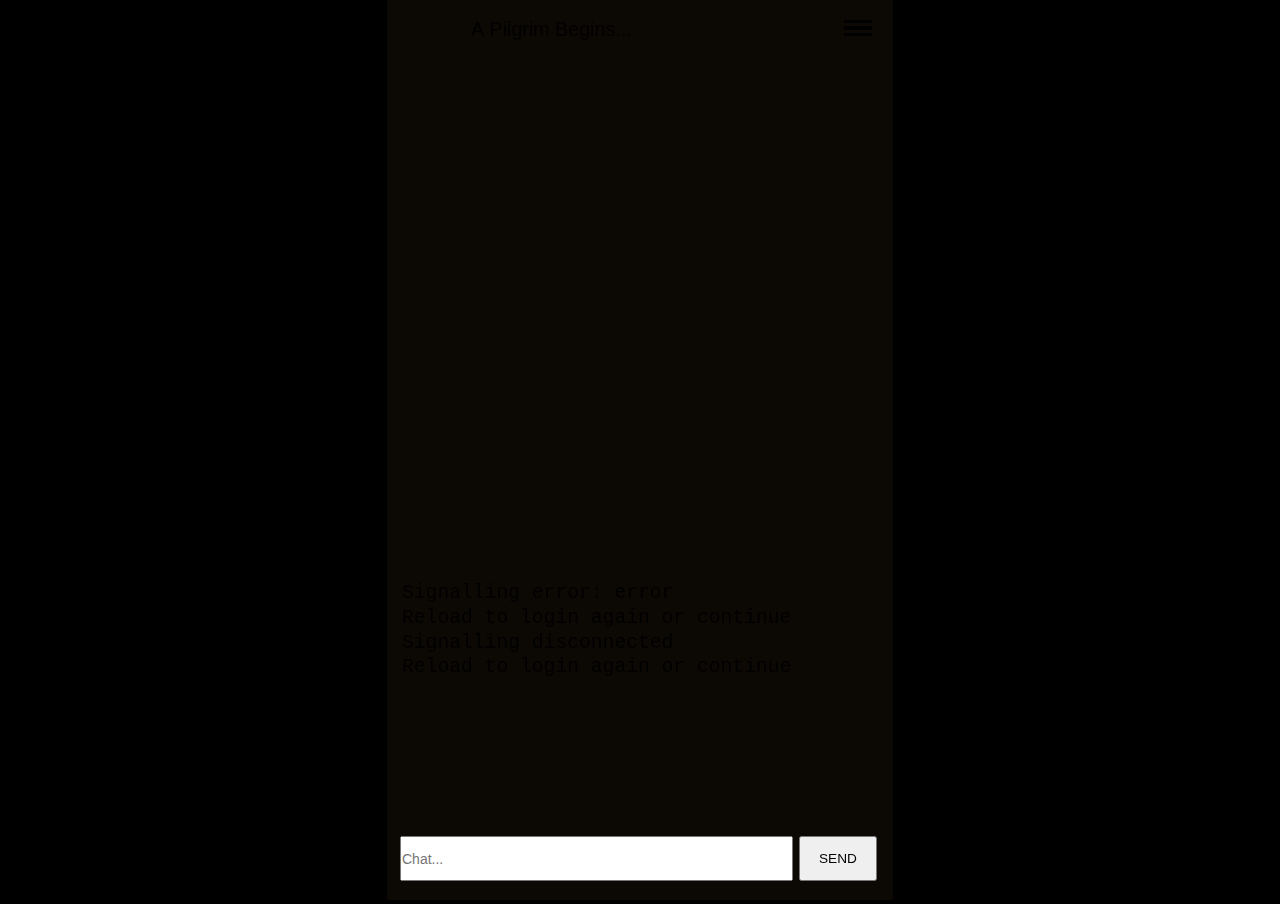
==== corey07302024/index.html @ 4c46af48 "Added corey07302024" ====
﻿<!DOCTYPE html>
<html>
<head>
    <meta charset="UTF-8" />
	<meta http-equiv="X-UA-Compatible" content="IE=edge,chrome=1" />
	<title>Saint John of the Ladder</title>
	
	<!-- Standardised web app manifest -->
	<link rel="manifest" href="appmanifest.json" />
	
	<!-- Allow fullscreen mode on iOS devices. (These are Apple specific meta tags.) -->
	<meta name="viewport" content="width=device-width, initial-scale=1.0, maximum-scale=1.0, minimum-scale=1.0, user-scalable=no, minimal-ui" />
	<meta name="apple-mobile-web-app-capable" content="yes" />
	<meta name="apple-mobile-web-app-status-bar-style" content="black" />
	<link rel="apple-touch-icon" sizes="256x256" href="icon-256.png" />
	<meta name="HandheldFriendly" content="true" />
	
	<!-- Chrome for Android web app tags -->
	<meta name="mobile-web-app-capable" content="yes" />
	<link rel="shortcut icon" sizes="256x256" href="icon-256.png" />

    <!-- All margins and padding must be zero for the canvas to fill the screen. -->
	<style type="text/css">
		* {
			padding: 0;
			margin: 0;
		}
		html, body {
			background: #000;
			color: #fff;
			overflow: hidden;
			touch-action: none;
			-ms-touch-action: none;
		}
		canvas {
			touch-action-delay: none;
			touch-action: none;
			-ms-touch-action: none;
		}
    </style>
	

</head> 
 
<body> 
	<div id="fb-root"></div>
	
	<script>
	// Issue a warning if trying to preview an exported project on disk.
	(function(){
		// Check for running exported on file protocol
		if (window.location.protocol.substr(0, 4) === "file")
		{
			alert("Exported games won't work until you upload them. (When running on the file:/// protocol, browsers block many features from working for security reasons.)");
		}
	})();
	</script>
	
	<!-- The canvas must be inside a div called c2canvasdiv -->
	<div id="c2canvasdiv">
	
		<!-- The canvas the project will render to.  If you change its ID, don't forget to change the
		ID the runtime looks for in the jQuery events above (ready() and cr_sizeCanvas()). -->
		<canvas id="c2canvas" width="480" height="854">
			<!-- This text is displayed if the visitor's browser does not support HTML5.
			You can change it, but it is a good idea to link to a description of a browser
			and provide some links to download some popular HTML5-compatible browsers. -->
			<h1>Your browser does not appear to support HTML5.  Try upgrading your browser to the latest version.  <a href="http://www.whatbrowser.org">What is a browser?</a>
			<br/><br/><a href="http://www.microsoft.com/windows/internet-explorer/default.aspx">Microsoft Internet Explorer</a><br/>
			<a href="http://www.mozilla.com/firefox/">Mozilla Firefox</a><br/>
			<a href="http://www.google.com/chrome/">Google Chrome</a><br/>
			<a href="http://www.apple.com/safari/download/">Apple Safari</a></h1>
		</canvas>
		
	</div>
	
	<!-- Pages load faster with scripts at the bottom -->
	
	<!-- Construct 2 exported games require jQuery. -->
	<script src="jquery-3.4.1.min.js"></script>

	<script src="c2mp-net.js"></script>
	<script src="c2mp-peer.js"></script>
	<script src="c2mp.js"></script>
	<script src="waker.js"></script>
	<script src="pathfind.js"></script>

	
    <!-- The runtime script.  You can rename it, but don't forget to rename the reference here as well.
    This file will have been minified and obfuscated if you enabled "Minify script" during export. -->
	<script src="c2runtime.js"></script>

    <script>
		// Start the Construct 2 project running on window load.
		jQuery(document).ready(function ()
		{			
			// Create new runtime using the c2canvas
			cr_createRuntime("c2canvas");
		});
		
		// Pause and resume on page becoming visible/invisible
		function onVisibilityChanged() {
			if (document.hidden || document.mozHidden || document.webkitHidden || document.msHidden)
				cr_setSuspended(true);
			else
				cr_setSuspended(false);
		};
		
		document.addEventListener("visibilitychange", onVisibilityChanged, false);
		document.addEventListener("mozvisibilitychange", onVisibilityChanged, false);
		document.addEventListener("webkitvisibilitychange", onVisibilityChanged, false);
		document.addEventListener("msvisibilitychange", onVisibilityChanged, false);
		
		function OnRegisterSWError(e)
		{
			console.warn("Failed to register service worker: ", e);
		};
		
		// Runtime calls this global method when ready to start caching (i.e. after startup).
		// This registers the service worker which caches resources for offline support.
		window.C2_RegisterSW = function C2_RegisterSW()
		{
			if (!navigator.serviceWorker)
				return;		// no SW support, ignore call
			
			try {
				navigator.serviceWorker.register("sw.js", { scope: "./" })
				.then(function (reg)
				{
					console.log("Registered service worker on " + reg.scope);
				})
				.catch(OnRegisterSWError);
			}
			catch (e)
			{
				OnRegisterSWError(e);
			}
		};
    </script>
</body> 
</html>
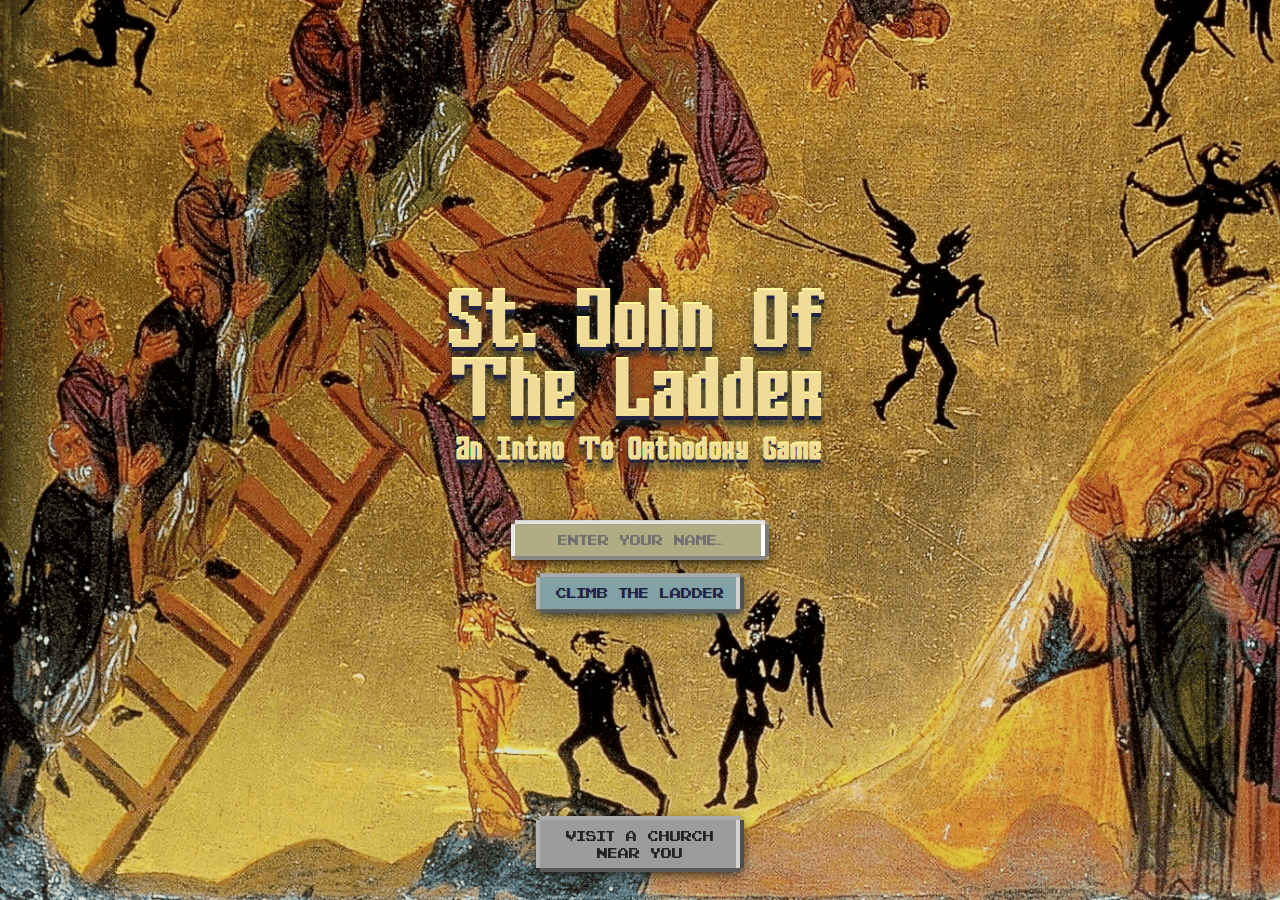
==== commit eb85c8da: "Added corey07302024 updates" ====
--- a/corey07302024/index.html
+++ b/corey07302024/index.html
@@ -3,7 +3,7 @@
 <head>
     <meta charset="UTF-8" />
 	<meta http-equiv="X-UA-Compatible" content="IE=edge,chrome=1" />
-	<title>Saint John of the Ladder</title>
+	<title>Saint John of the Ladder: An Intro to Orthodoxy Game</title>
 	
 	<!-- Standardised web app manifest -->
 	<link rel="manifest" href="appmanifest.json" />
@@ -26,6 +26,7 @@
 			margin: 0;
 		}
 		html, body {
+			overscroll-behavior: none;
 			background: #000;
 			color: #fff;
 			overflow: hidden;
@@ -38,7 +39,12 @@
 			-ms-touch-action: none;
 		}
     </style>
-	
+	<script>
+        // Redirect to the login screen if the player name is not set
+        if (!sessionStorage.getItem('username')) {
+            window.location.href = 'login.html';
+        }
+    </script>
 
 </head> 
  
